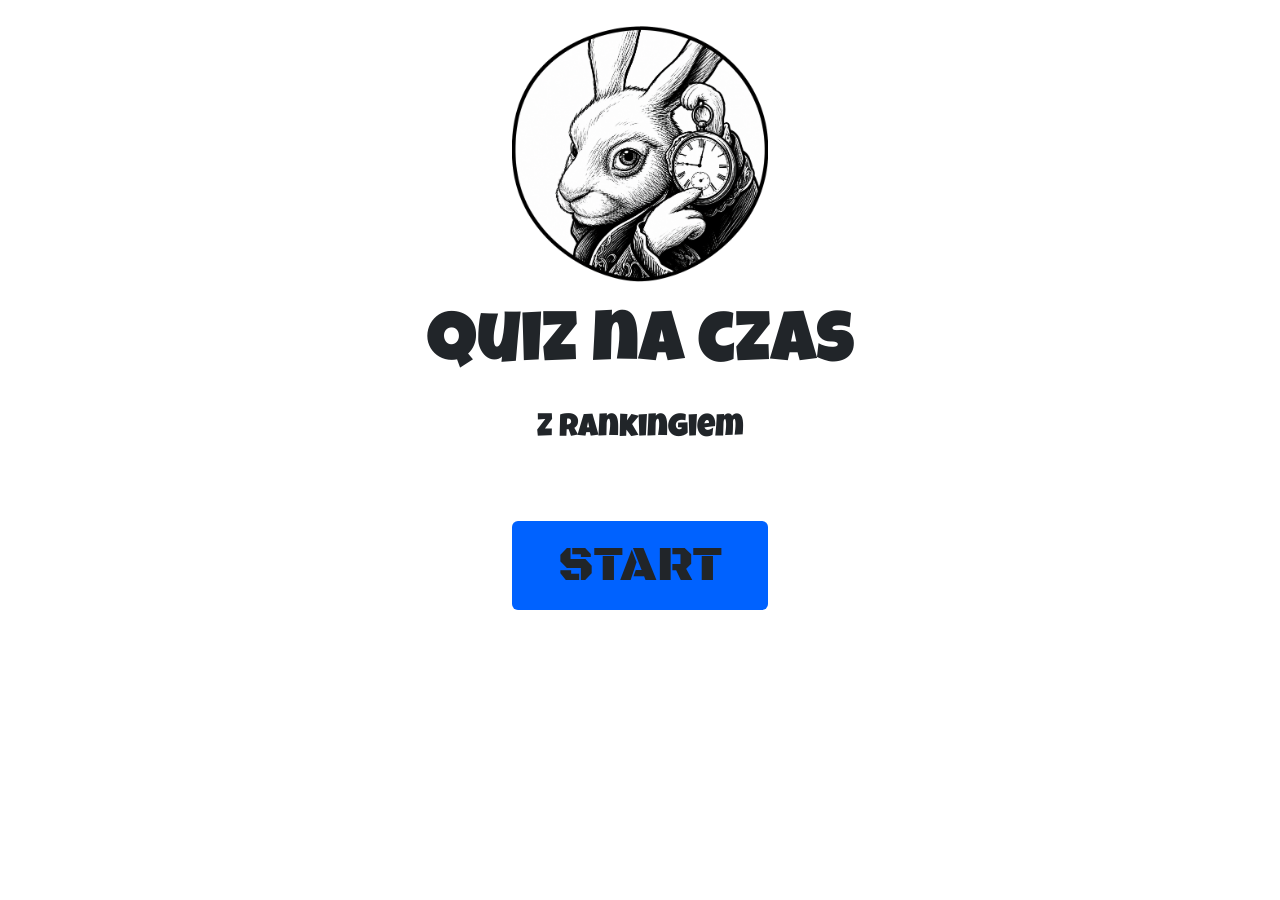
==== index.html @ 5fee31c7 "Początek projektu. Został stworzony repozytorium oraz już jest gotowa strona startowa. Użyłem elemen" ====
<!DOCTYPE html>
<html lang="pl">
<head>
    <meta charset="UTF-8">
    <meta name="viewport" content="width=device-width, initial-scale=1.0">
    <link href="https://cdn.jsdelivr.net/npm/bootstrap@5.3.8/dist/css/bootstrap.min.css" rel="stylesheet" integrity="sha384-sRIl4kxILFvY47J16cr9ZwB07vP4J8+LH7qKQnuqkuIAvNWLzeN8tE5YBujZqJLB" crossorigin="anonymous">
    <link rel="preconnect" href="https://fonts.googleapis.com">
    <link rel="preconnect" href="https://fonts.gstatic.com" crossorigin>
    <link href="https://fonts.googleapis.com/css2?family=Black+Ops+One&family=Luckiest+Guy&display=swap" rel="stylesheet">
    <link rel="stylesheet" href="styles/main.css">
    <title>Quiz na czas z rankingiem</title>
</head>
<body>
    <div class="Container">
            <img src="img/White-rabbit-with-watch.png" alt="Biały królik z zegarkiem">
            <div id="title">
                <h1>Quiz na czas</h1>
                <h3>Z rankingiem</h3>
            </div>
        <button class="btn my-button">START</button>
    </div>
</body>
</html>
---- styles/main.css ----
* {
    margin: 0;
}

.Container {
    text-align: center;
    display: grid;
    justify-items: center;
    align-items: center;
    grid-template-columns: 100%;
    grid-template-areas:
    "logo" 
    "title"
    "startButton"
}

#title h1 {
    width: 100%;
    height: 50%;
    margin-top: 5%;
    grid-area: title;
    font-size: 450%;
    font-family: "Luckiest Guy";
}
#title h3 {
    width: 100%;
    height: 50%;
    margin-top: 5%;
    grid-area: title;
    font-size: 200%;
    font-family: "Luckiest Guy";
}

.my-button {
    margin-top: 5%;
    grid-area: startButton;
    background-color: #0062ff;
    font-family: "Black Ops One";
    font-size: 50px;
    width: 20%;
}

.my-button:hover {
    background-color: transparent;
    color: #0062ff;
    border-color: #0062ff;
    transform: scale(1.05);
}

.Container img {
    margin-top: 2%;
    width: 20%;
}
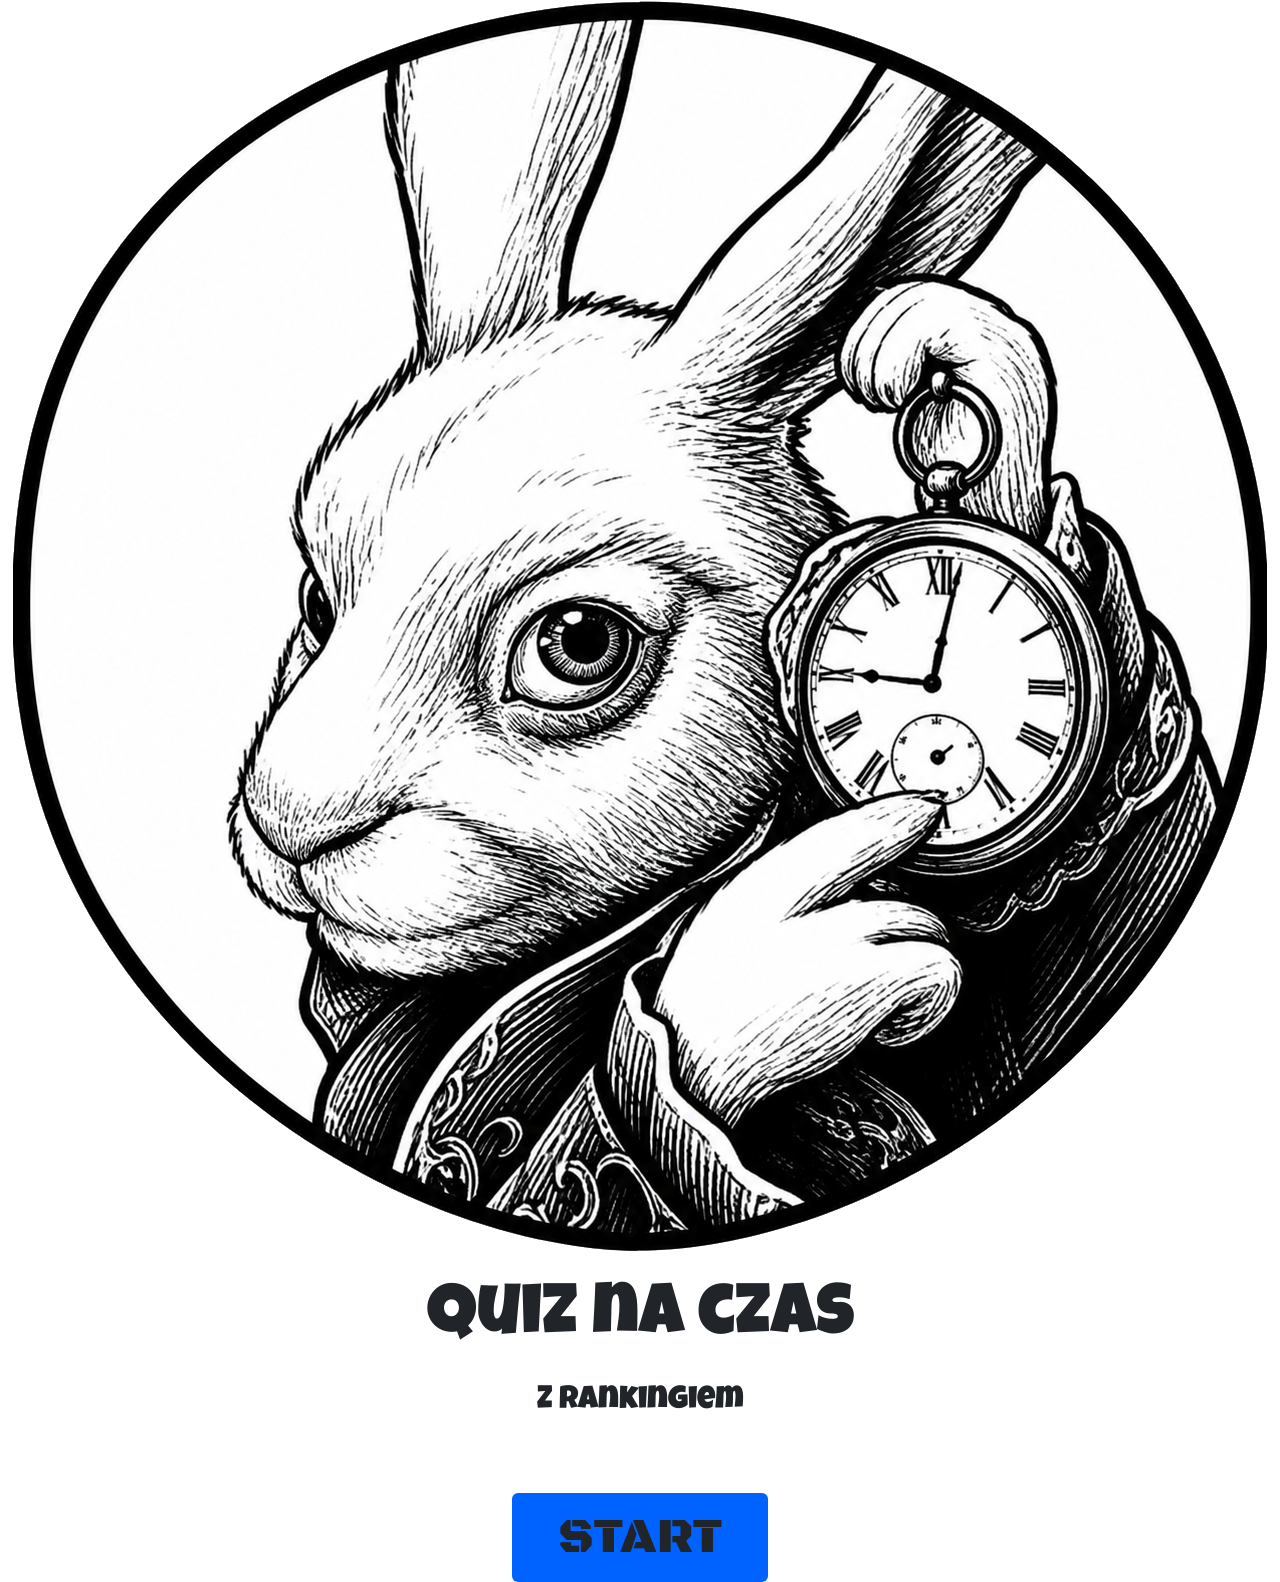
==== commit 425fa94d: "Została zrobiona stylistyka podstrony topic.html Tu mam zamiar zrobić losowanie tematu i w zależnośc" ====
--- a/index.html
+++ b/index.html
@@ -3,6 +3,7 @@
 <head>
     <meta charset="UTF-8">
     <meta name="viewport" content="width=device-width, initial-scale=1.0">
+    <link rel="shortcut icon" href="img/White-rabbit-with-watch.png" type="image/x-icon">
     <link href="https://cdn.jsdelivr.net/npm/bootstrap@5.3.8/dist/css/bootstrap.min.css" rel="stylesheet" integrity="sha384-sRIl4kxILFvY47J16cr9ZwB07vP4J8+LH7qKQnuqkuIAvNWLzeN8tE5YBujZqJLB" crossorigin="anonymous">
     <link rel="preconnect" href="https://fonts.googleapis.com">
     <link rel="preconnect" href="https://fonts.gstatic.com" crossorigin>
@@ -11,13 +12,14 @@
     <title>Quiz na czas z rankingiem</title>
 </head>
 <body>
-    <div class="Container">
+    <div id="Container">
             <img src="img/White-rabbit-with-watch.png" alt="Biały królik z zegarkiem">
             <div id="title">
                 <h1>Quiz na czas</h1>
                 <h3>Z rankingiem</h3>
             </div>
-        <button class="btn my-button">START</button>
+            <!-- Kod z bootstrapa \/ -->
+        <button class="btn my-button" onclick="window.location.href='topic.html'">START</button>
     </div>
 </body>
 </html>
--- a/styles/main.css
+++ b/styles/main.css
@@ -2,7 +2,7 @@
     margin: 0;
 }
 
-.Container {
+#Container {
     text-align: center;
     display: grid;
     justify-items: center;
